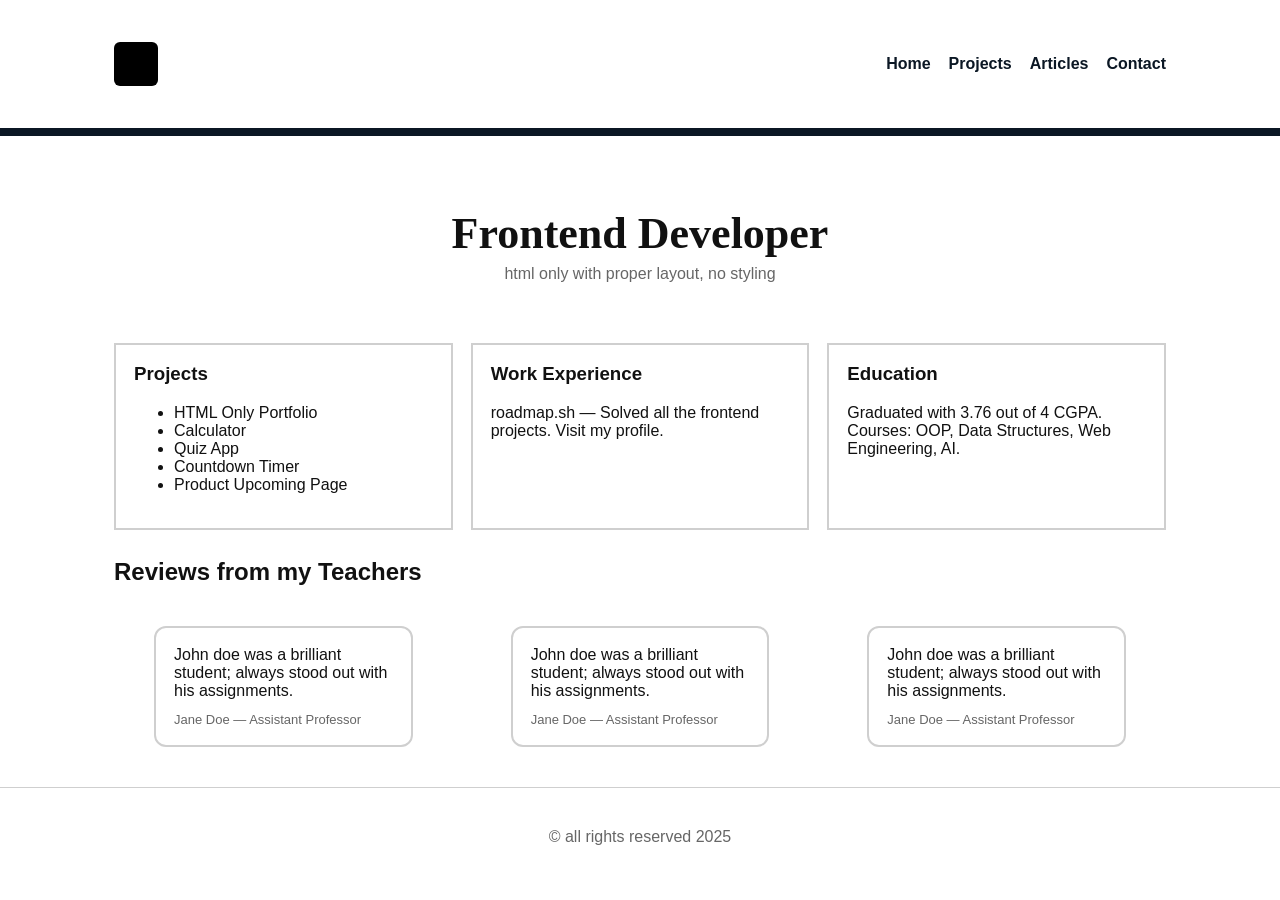
==== index.html @ 493ae8f4 "HTML of This Website Done" ====
<!doctype html>
<html lang="en">
  <head>
    <meta charset="utf-8" />
    <meta name="viewport" content="width=device-width, initial-scale=1" />
    <title>Basic HTML Website — Home</title>
    <meta name="description" content="Basic HTML website structure with multiple pages: Home, Projects, Articles, Contact." />
    <meta name="keywords" content="HTML, semantic HTML, multiple pages, contact form" />
    <link rel="stylesheet" href="styles.css">
  </head>
  <body>
    <header class="site-header">
      <div class="container header-inner">
        <div class="logo" aria-hidden="true"></div>
        <nav aria-label="Main navigation">
          <ul class="nav">
            <li><a href="index.html" aria-current="page">Home</a></li>
            <li><a href="projects.html">Projects</a></li>
            <li><a href="articles.html">Articles</a></li>
            <li><a href="contact.html">Contact</a></li>
          </ul>
        </nav>
      </div>
    </header>

    <main>
      <div class="container">
        <section id="hero" class="hero">
          <h1>Frontend Developer</h1>
          <p class="subtitle">html only with proper layout, no styling</p>
        </section>

        <section id="three-column" class="grid-3">
          <div class="box">
            <h3>Projects</h3>
            <ul>
              <li>HTML Only Portfolio</li>
              <li>Calculator</li>
              <li>Quiz App</li>
              <li>Countdown Timer</li>
              <li>Product Upcoming Page</li>
            </ul>
          </div>
          <div class="box">
            <h3>Work Experience</h3>
            <p>roadmap.sh — Solved all the frontend projects. Visit my profile.</p>
          </div>
          <div class="box">
            <h3>Education</h3>
            <p>Graduated with 3.76 out of 4 CGPA. Courses: OOP, Data Structures, Web Engineering, AI.</p>
          </div>
        </section>

        <section id="reviews" class="reviews">
          <h2>Reviews from my Teachers</h2>
          <div class="review-cards">
            <figure class="card">
              <blockquote>John doe was a brilliant student; always stood out with his assignments.</blockquote>
              <figcaption>Jane Doe — Assistant Professor</figcaption>
            </figure>
            <figure class="card">
              <blockquote>John doe was a brilliant student; always stood out with his assignments.</blockquote>
              <figcaption>Jane Doe — Assistant Professor</figcaption>
            </figure>
            <figure class="card">
              <blockquote>John doe was a brilliant student; always stood out with his assignments.</blockquote>
              <figcaption>Jane Doe — Assistant Professor</figcaption>
            </figure>
          </div>
        </section>
      </div>
    </main>

    <footer>
      <p>© all rights reserved 2025</p>
    </footer>
  </body>
</html>
---- styles.css ----
/* Basic reset and layout to match the mockup structure */
:root{
  --max-width:1100px;
  --accent:#111827;
  --muted:#666;
  --border:#cfcfcf;
}
*{box-sizing:border-box}
html,body{height:100%;margin:0;font-family:Segoe UI,Roboto,Arial,sans-serif;color:#111}
body{background:#fff}
.container{max-width:var(--max-width);margin:0 auto;padding:24px}

/* Header */
.site-header{border-bottom:8px solid #0b1724;padding:18px 0;background:#fff}
.header-inner{display:flex;align-items:center;justify-content:space-between}
.logo{width:44px;height:44px;background:#000;border-radius:6px}
.nav{list-style:none;margin:0;padding:0;display:flex;gap:18px}
.nav a{text-decoration:none;color:#0b1724;font-weight:600}

/* Hero */
.hero{text-align:center;padding:48px 0 32px}
.hero h1{font-size:44px;margin:0 0 6px;font-family:Georgia,serif}
.hero .subtitle{color:var(--muted);text-transform:lowercase;margin:0}

/* Three column boxes */
.grid-3{display:grid;grid-template-columns:1fr 1fr 1fr;gap:18px;margin:28px 0}
.box{border:2px solid var(--border);padding:18px}
.box h3{margin-top:0}

/* Reviews */
.reviews h2{text-align:left;margin:24px 0}
.review-cards{display:flex;gap:18px}
.card{flex:1;border:2px solid var(--border);padding:18px;border-radius:12px}
.card blockquote{margin:0 0 12px}
.card figcaption{font-size:13px;color:var(--muted)}

/* Projects grid */
.grid-2{display:grid;grid-template-columns:repeat(2,1fr);gap:18px}

/* Contact form */
.contact-form{max-width:640px}
.form-row{margin-bottom:12px}
label{display:block;margin-bottom:6px;font-weight:600}
input,textarea{width:100%;padding:10px;border:1px solid var(--border);border-radius:6px}
button{background:#111;color:#fff;padding:10px 14px;border:0;border-radius:6px;cursor:pointer}

/* Footer */
footer{border-top:1px solid var(--border);padding:24px;text-align:center;color:var(--muted)}

@media (max-width:900px){
  .grid-3,.review-cards{flex-direction:column;display:block}
  .grid-3{display:block}
  .grid-2{grid-template-columns:1fr}
}
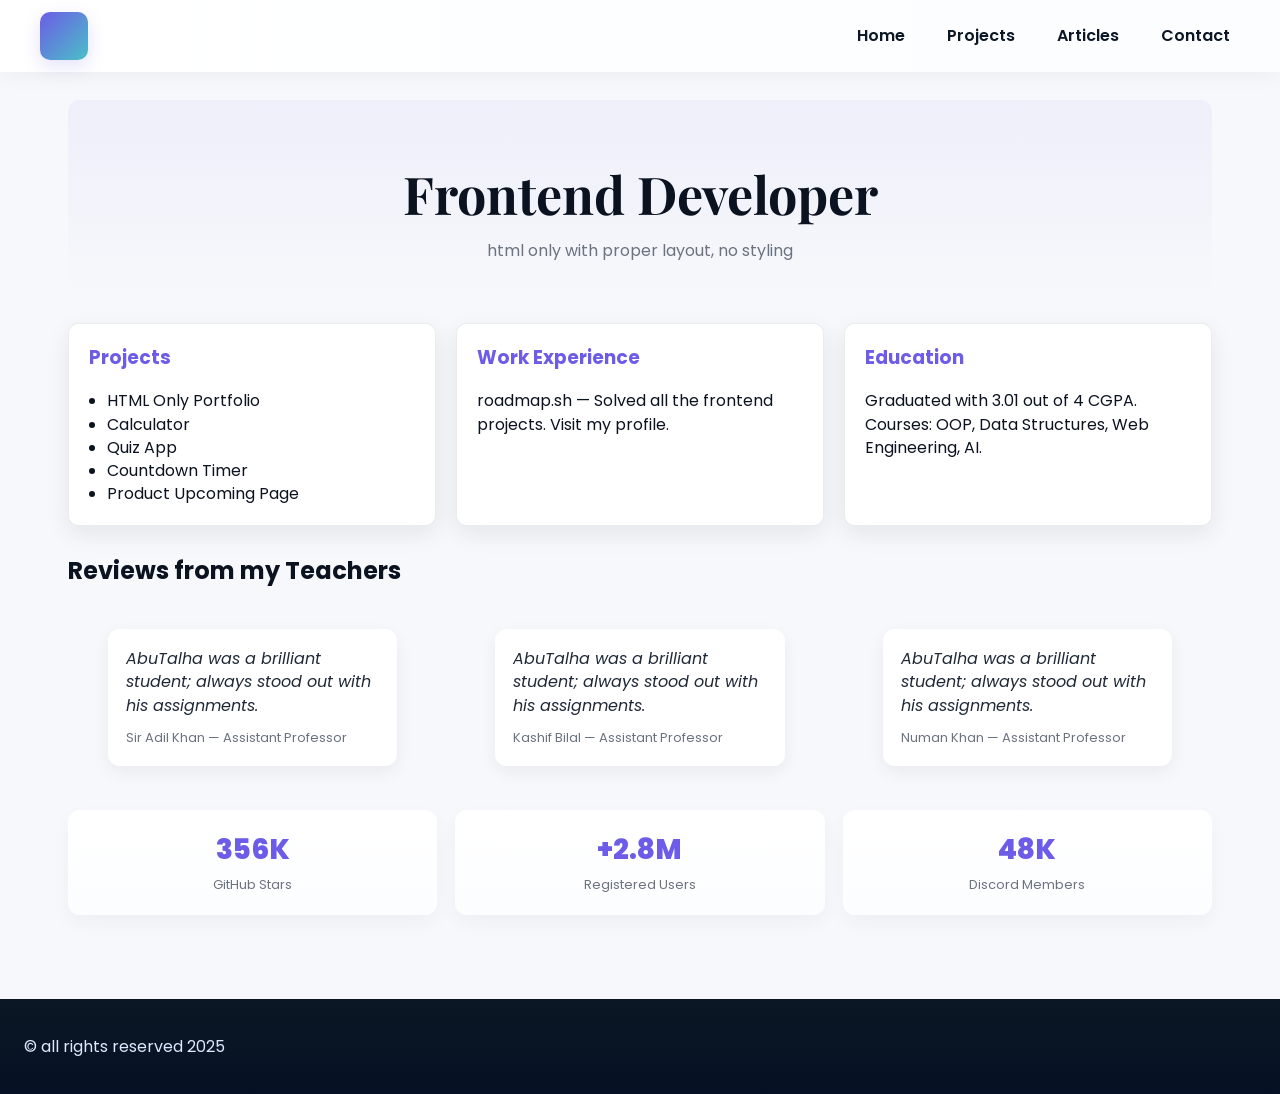
==== commit fb2cf625: "CSS Done" ====
--- a/index.html
+++ b/index.html
@@ -6,6 +6,7 @@
     <title>Basic HTML Website — Home</title>
     <meta name="description" content="Basic HTML website structure with multiple pages: Home, Projects, Articles, Contact." />
     <meta name="keywords" content="HTML, semantic HTML, multiple pages, contact form" />
+    <link href="https://fonts.googleapis.com/css2?family=Playfair+Display:wght@400;700&family=Poppins:wght@300;400;600;700&display=swap" rel="stylesheet">
     <link rel="stylesheet" href="styles.css">
   </head>
   <body>
@@ -47,7 +48,7 @@
           </div>
           <div class="box">
             <h3>Education</h3>
-            <p>Graduated with 3.76 out of 4 CGPA. Courses: OOP, Data Structures, Web Engineering, AI.</p>
+            <p>Graduated with 3.01 out of 4 CGPA. Courses: OOP, Data Structures, Web Engineering, AI.</p>
           </div>
         </section>
 
@@ -55,17 +56,34 @@
           <h2>Reviews from my Teachers</h2>
           <div class="review-cards">
             <figure class="card">
-              <blockquote>John doe was a brilliant student; always stood out with his assignments.</blockquote>
-              <figcaption>Jane Doe — Assistant Professor</figcaption>
+              <blockquote>AbuTalha was a brilliant student; always stood out with his assignments.</blockquote>
+              <figcaption>Sir Adil Khan — Assistant Professor</figcaption>
             </figure>
             <figure class="card">
-              <blockquote>John doe was a brilliant student; always stood out with his assignments.</blockquote>
-              <figcaption>Jane Doe — Assistant Professor</figcaption>
+              <blockquote>AbuTalha was a brilliant student; always stood out with his assignments.</blockquote>
+              <figcaption>Kashif Bilal — Assistant Professor</figcaption>
             </figure>
             <figure class="card">
-              <blockquote>John doe was a brilliant student; always stood out with his assignments.</blockquote>
-              <figcaption>Jane Doe — Assistant Professor</figcaption>
+              <blockquote>AbuTalha was a brilliant student; always stood out with his assignments.</blockquote>
+              <figcaption>Numan Khan — Assistant Professor</figcaption>
             </figure>
+          </div>
+        </section>
+
+        <section class="community-stats">
+          <div class="stats-grid">
+            <div class="stat">
+              <div class="stat-num">356K</div>
+              <div class="stat-label">GitHub Stars</div>
+            </div>
+            <div class="stat">
+              <div class="stat-num">+2.8M</div>
+              <div class="stat-label">Registered Users</div>
+            </div>
+            <div class="stat">
+              <div class="stat-num">48K</div>
+              <div class="stat-label">Discord Members</div>
+            </div>
           </div>
         </section>
       </div>
--- a/styles.css
+++ b/styles.css
@@ -1,54 +1,73 @@
-/* Basic reset and layout to match the mockup structure */
+/* Colorful modern theme + layout */
 :root{
-  --max-width:1100px;
-  --accent:#111827;
-  --muted:#666;
-  --border:#cfcfcf;
+  --max-width:1200px;
+  --bg:#f6f8fb;
+  --card:#ffffff;
+  --muted:#6b7280;
+  --primary:#6c5ce7; /* purple */
+  --accent:#00b894;  /* green */
+  --border:rgba(15,23,42,0.08);
+  --shadow: 0 8px 24px rgba(15,23,42,0.08);
 }
+
 *{box-sizing:border-box}
-html,body{height:100%;margin:0;font-family:Segoe UI,Roboto,Arial,sans-serif;color:#111}
-body{background:#fff}
-.container{max-width:var(--max-width);margin:0 auto;padding:24px}
+html,body{height:100%;margin:0;color:#0b1220}
+body{background:var(--bg);font-family:Poppins,Segoe UI,Roboto,Arial,sans-serif;line-height:1.45}
+.container{max-width:var(--max-width);margin:0 auto;padding:28px}
 
 /* Header */
-.site-header{border-bottom:8px solid #0b1724;padding:18px 0;background:#fff}
-.header-inner{display:flex;align-items:center;justify-content:space-between}
-.logo{width:44px;height:44px;background:#000;border-radius:6px}
-.nav{list-style:none;margin:0;padding:0;display:flex;gap:18px}
-.nav a{text-decoration:none;color:#0b1724;font-weight:600}
+.site-header{background:linear-gradient(90deg,#fff 0%, #fbfdff 100%);box-shadow:0 6px 18px rgba(16,24,40,0.04);}
+.header-inner{display:flex;align-items:center;justify-content:space-between;padding:12px 0}
+.logo{width:48px;height:48px;border-radius:10px;background:linear-gradient(135deg,var(--primary),#4bc0c8);box-shadow:0 6px 18px rgba(108,92,231,0.18)}
+.nav{list-style:none;margin:0;padding:0;display:flex;gap:22px}
+.nav a{text-decoration:none;color:#0b1724;font-weight:600;padding:8px 10px;border-radius:8px;transition:all .18s}
+.nav a:hover{background:linear-gradient(90deg,rgba(108,92,231,0.08),rgba(75,192,200,0.06));transform:translateY(-2px)}
 
 /* Hero */
-.hero{text-align:center;padding:48px 0 32px}
-.hero h1{font-size:44px;margin:0 0 6px;font-family:Georgia,serif}
-.hero .subtitle{color:var(--muted);text-transform:lowercase;margin:0}
+.hero{text-align:center;padding:56px 12px 32px;background:linear-gradient(180deg,rgba(108,92,231,0.06),transparent);border-radius:12px}
+.hero h1{font-family:'Playfair Display',serif;font-size:52px;margin:0 0 8px;color:#0b1220}
+.hero .subtitle{color:var(--muted);text-transform:lowercase;margin:0;font-weight:400}
 
 /* Three column boxes */
-.grid-3{display:grid;grid-template-columns:1fr 1fr 1fr;gap:18px;margin:28px 0}
-.box{border:2px solid var(--border);padding:18px}
-.box h3{margin-top:0}
+.grid-3{display:grid;grid-template-columns:1fr 1fr 1fr;gap:20px;margin:28px 0}
+.box{background:var(--card);padding:20px;border-radius:10px;box-shadow:var(--shadow);border:1px solid var(--border)}
+.box h3{margin-top:0;color:var(--primary)}
+.box ul{margin:10px 0 0;padding-left:18px}
 
 /* Reviews */
-.reviews h2{text-align:left;margin:24px 0}
+.reviews h2{text-align:left;margin:24px 0;color:#0b1220}
 .review-cards{display:flex;gap:18px}
-.card{flex:1;border:2px solid var(--border);padding:18px;border-radius:12px}
-.card blockquote{margin:0 0 12px}
+.card{flex:1;background:linear-gradient(180deg,#fff,#fff);border-radius:12px;padding:18px;box-shadow:0 6px 18px rgba(16,24,40,0.06)}
+.card blockquote{margin:0 0 12px;font-style:italic;color:#1f2937}
 .card figcaption{font-size:13px;color:var(--muted)}
 
 /* Projects grid */
 .grid-2{display:grid;grid-template-columns:repeat(2,1fr);gap:18px}
+.projects-list article{background:linear-gradient(180deg,#fff,#fafcff);padding:16px;border-radius:10px;box-shadow:0 8px 20px rgba(16,24,40,0.04)}
 
 /* Contact form */
-.contact-form{max-width:640px}
-.form-row{margin-bottom:12px}
-label{display:block;margin-bottom:6px;font-weight:600}
-input,textarea{width:100%;padding:10px;border:1px solid var(--border);border-radius:6px}
-button{background:#111;color:#fff;padding:10px 14px;border:0;border-radius:6px;cursor:pointer}
+.contact-form{max-width:640px;background:var(--card);padding:18px;border-radius:10px;box-shadow:var(--shadow);border:1px solid var(--border)}
+.form-row{margin-bottom:14px}
+label{display:block;margin-bottom:6px;font-weight:600;color:#0b1220}
+input,textarea{width:100%;padding:12px;border:1px solid rgba(15,23,42,0.06);border-radius:8px;background:#fff}
+button{background:linear-gradient(90deg,var(--primary),#4bc0c8);color:#fff;padding:10px 16px;border:0;border-radius:10px;cursor:pointer;font-weight:700;box-shadow:0 8px 24px rgba(108,92,231,0.18)}
+
+/* Community stats */
+.community-stats{margin:28px 0}
+.stats-grid{display:grid;grid-template-columns:repeat(3,1fr);gap:18px}
+.stat{background:linear-gradient(180deg,#fff,#fcfdff);padding:20px;border-radius:12px;text-align:center;box-shadow:0 8px 20px rgba(16,24,40,0.04)}
+.stat-num{font-size:28px;font-weight:800;color:var(--primary)}
+.stat-label{font-size:13px;color:var(--muted);margin-top:6px}
 
 /* Footer */
-footer{border-top:1px solid var(--border);padding:24px;text-align:center;color:var(--muted)}
+footer{background:linear-gradient(180deg,#0b1724,#061024);color:#dbeafe;padding:36px 24px;margin-top:28px}
+footer p{margin:0}
 
-@media (max-width:900px){
-  .grid-3,.review-cards{flex-direction:column;display:block}
-  .grid-3{display:block}
+@media (max-width:1000px){
+  .grid-3{grid-template-columns:1fr}
+  .review-cards{display:block}
+  .stats-grid{grid-template-columns:1fr}
   .grid-2{grid-template-columns:1fr}
+  .hero h1{font-size:38px}
 }
+
